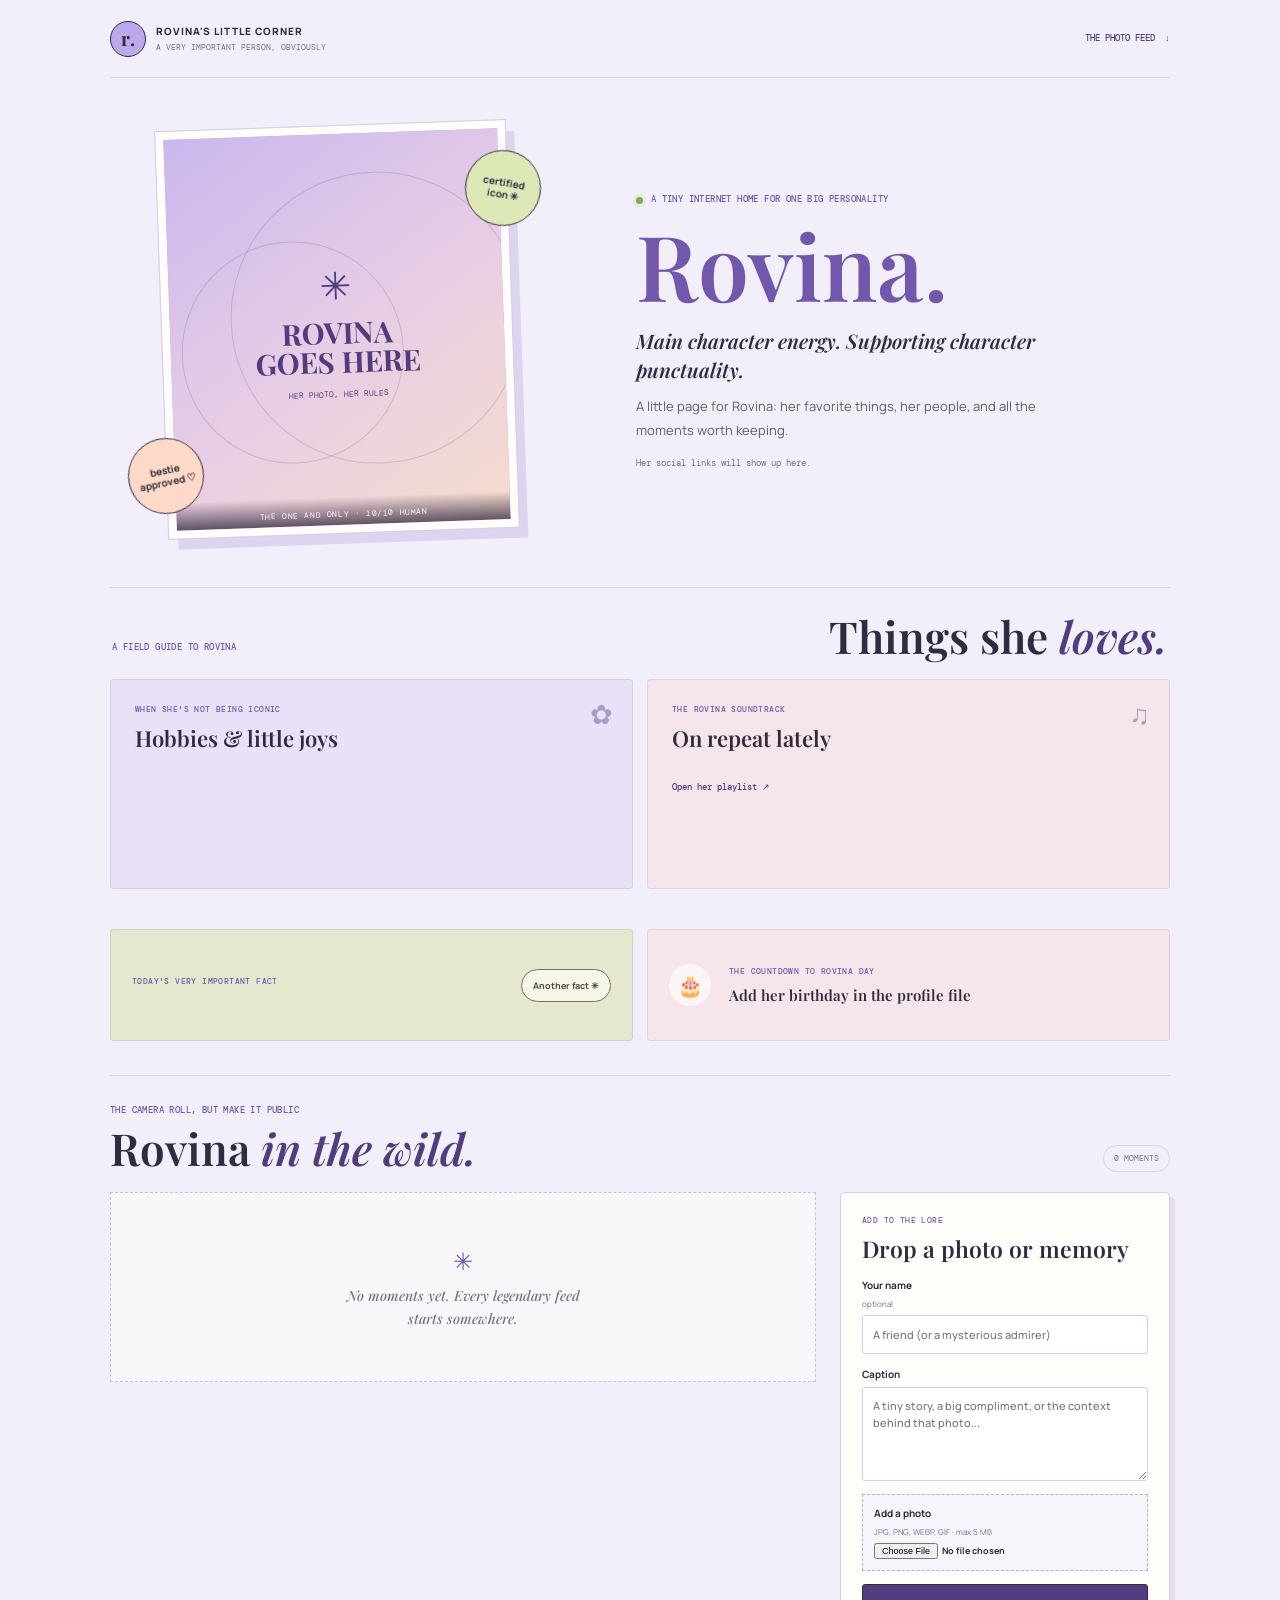
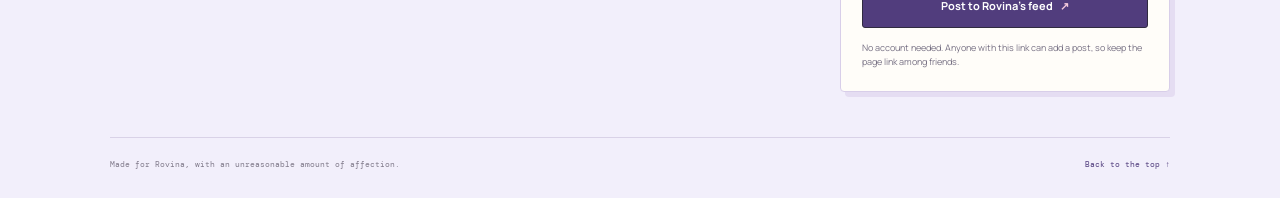
==== index.html @ adcf4bab "Initial Rovina site" ====
<!doctype html>
<html lang="id">
<head>
  <script>window.location.replace(new URL("rovina.html" + window.location.search, window.location.href).href);</script>
  <meta http-equiv="refresh" content="0; url=rovina.html">
  <meta charset="utf-8">
  <meta name="viewport" content="width=device-width, initial-scale=1">
  <meta name="theme-color" content="#e8f4ef">
  <meta name="description" content="Surat keputusan resmi tentang status pertemanan yang sangat tidak resmi.">
  <title>Biro Persahabatan — Surat Keputusan</title>
  <link rel="preconnect" href="https://fonts.googleapis.com">
  <link rel="preconnect" href="https://fonts.gstatic.com" crossorigin>
  <link href="https://fonts.googleapis.com/css2?family=DM+Mono:wght@400;500&family=Space+Grotesk:wght@400;500;600;700&display=swap" rel="stylesheet">
  <style>
    :root {
      color-scheme: light;
      --ink: #17383c;
      --paper: #fffef5;
      --mint: #b7efce;
      --coral: #ff755d;
      --blue: #9bd7ed;
      --line: #17383c;
      --mono: "DM Mono", "Courier New", monospace;
      --display: "Space Grotesk", "Trebuchet MS", sans-serif;
    }

    * { box-sizing: border-box; }

    body {
      min-width: 320px;
      min-height: 100vh;
      margin: 0;
      color: var(--ink);
      background-color: #e8f4ef;
      background-image: radial-gradient(#9dcac1 0.8px, transparent 0.8px);
      background-size: 18px 18px;
      font-family: var(--display);
    }

    button, input { font: inherit; }
    button { color: inherit; }

    .page {
      width: min(100% - 32px, 760px);
      margin: 0 auto;
      padding: 34px 0 42px;
      animation: arrive 550ms ease-out both;
    }

    .topline {
      display: flex;
      justify-content: space-between;
      gap: 12px;
      align-items: center;
      margin-bottom: 14px;
      font: 500 11px/1.4 var(--mono);
      letter-spacing: 0;
      text-transform: uppercase;
    }

    .office-mark { display: flex; align-items: center; gap: 8px; }
    .seal-mini { width: 13px; height: 13px; border: 2px solid var(--ink); border-radius: 50%; background: var(--coral); }
    .file-no { color: #557477; text-align: right; }

    .document {
      position: relative;
      padding: clamp(22px, 6vw, 52px);
      overflow: hidden;
      border: 2px solid var(--line);
      background: var(--paper);
      box-shadow: 8px 8px 0 var(--ink);
    }

    .document::before {
      position: absolute;
      top: 0;
      left: 0;
      width: 100%;
      height: 10px;
      background: repeating-linear-gradient(135deg, var(--mint) 0 12px, var(--coral) 12px 24px, var(--blue) 24px 36px);
      content: "";
    }

    .heading-row { display: flex; justify-content: space-between; gap: 18px; align-items: flex-start; }

    .eyebrow {
      margin: 13px 0 10px;
      font: 500 11px/1.5 var(--mono);
      text-transform: uppercase;
    }

    h1 {
      max-width: 540px;
      margin: 0;
      font-size: clamp(34px, 8vw, 64px);
      line-height: 0.98;
      letter-spacing: 0;
    }

    h1 span { color: #e9513e; }

    .stamp {
      flex: 0 0 88px;
      display: grid;
      width: 88px;
      aspect-ratio: 1;
      place-content: center;
      margin-top: 20px;
      transform: rotate(9deg);
      border: 3px solid var(--coral);
      border-radius: 50%;
      color: #d94b3b;
      font: 500 10px/1.4 var(--mono);
      text-align: center;
      text-transform: uppercase;
      animation: stamp-in 600ms 180ms cubic-bezier(.2, 1.4, .4, 1) both;
    }

    .intro { max-width: 530px; margin: 20px 0 26px; font-size: 16px; line-height: 1.6; }

    .field-label { display: block; margin-bottom: 8px; font: 500 11px/1.4 var(--mono); text-transform: uppercase; }

    .name-field {
      width: 100%;
      min-height: 52px;
      padding: 12px 14px;
      border: 2px solid var(--ink);
      border-radius: 0;
      outline-offset: 3px;
      background: #fff;
      font-size: 18px;
    }

    .name-field:focus { outline: 3px solid var(--blue); }

    .case-file {
      display: grid;
      grid-template-columns: 1fr auto;
      gap: 10px 18px;
      margin: 24px 0;
      padding: 17px 0;
      border-top: 1px dashed #8ba4a0;
      border-bottom: 1px dashed #8ba4a0;
      font-size: 14px;
      line-height: 1.45;
    }

    .case-file dt { color: #557477; }
    .case-file dd { margin: 0; font-weight: 700; text-align: right; }

    .verdict {
      min-height: 126px;
      margin-bottom: 22px;
      padding: 18px;
      border-left: 5px solid var(--coral);
      background: #f3f8df;
    }

    .verdict-label { margin: 0 0 8px; font: 500 10px/1.4 var(--mono); text-transform: uppercase; }
    .verdict-text { margin: 0; font-size: 17px; font-weight: 600; line-height: 1.5; }

    .actions { display: flex; flex-wrap: wrap; gap: 10px; }

    .button {
      min-height: 48px;
      padding: 12px 16px;
      border: 2px solid var(--ink);
      border-radius: 0;
      background: var(--mint);
      box-shadow: 3px 3px 0 var(--ink);
      cursor: pointer;
      font-size: 14px;
      font-weight: 700;
      transition: transform 120ms ease, box-shadow 120ms ease, background-color 120ms ease;
    }

    .button:hover { transform: translate(1px, 1px); box-shadow: 2px 2px 0 var(--ink); }
    .button:active { transform: translate(3px, 3px); box-shadow: 0 0 0 var(--ink); }
    .button:focus-visible { outline: 3px solid #27849a; outline-offset: 4px; }
    .button-primary { background: var(--coral); }
    .button-share { background: var(--blue); }

    .footer {
      display: flex;
      justify-content: space-between;
      gap: 16px;
      margin-top: 27px;
      font: 400 10px/1.6 var(--mono);
      color: #557477;
    }

    .toast {
      position: fixed;
      right: 16px;
      bottom: 16px;
      max-width: calc(100% - 32px);
      padding: 12px 16px;
      transform: translateY(20px);
      border: 2px solid var(--ink);
      background: var(--mint);
      box-shadow: 4px 4px 0 var(--ink);
      opacity: 0;
      pointer-events: none;
      transition: opacity 180ms ease, transform 180ms ease;
      font-size: 14px;
      font-weight: 700;
    }

    .toast.show { transform: translateY(0); opacity: 1; }

    @keyframes arrive { from { opacity: 0; transform: translateY(12px); } to { opacity: 1; transform: translateY(0); } }
    @keyframes stamp-in { from { opacity: 0; transform: rotate(-15deg) scale(.6); } to { opacity: 1; transform: rotate(9deg) scale(1); } }

    @media (max-width: 520px) {
      .page { width: min(100% - 24px, 760px); padding-top: 20px; }
      .document { box-shadow: 5px 5px 0 var(--ink); }
      .stamp { flex-basis: 66px; width: 66px; font-size: 8px; }
      .heading-row { gap: 8px; }
      .actions { display: grid; grid-template-columns: 1fr; }
      .button { width: 100%; }
      .footer { flex-direction: column; gap: 4px; }
    }

    @media (prefers-reduced-motion: reduce) {
      *, *::before, *::after { animation-duration: 0.01ms !important; transition-duration: 0.01ms !important; }
    }
  </style>
</head>
<body>
  <main class="page">
    <div class="topline">
      <div class="office-mark"><span class="seal-mini" aria-hidden="true"></span><span>Biro Persahabatan</span></div>
      <span class="file-no">Dokumen #BFF-001</span>
    </div>

    <article class="document" aria-labelledby="title">
      <div class="heading-row">
        <div>
          <p class="eyebrow">Republik Per-TEMAN-an · Departemen Bercanda</p>
          <h1 id="title">Surat keputusan <span>persahabatan.</span></h1>
        </div>
        <div class="stamp" aria-label="Disahkan dengan sangat serius">Sah<br>banget<br>katanya</div>
      </div>

      <p class="intro">Setelah rapat darurat yang dihadiri satu orang, dua gelas minum, dan seekor nyamuk, biro menetapkan bahwa:</p>

      <label class="field-label" for="friend-name">Nama pihak yang diperiksa</label>
      <input class="name-field" id="friend-name" name="nama" maxlength="40" autocomplete="off" placeholder="Ketik nama temanmu" aria-describedby="name-help">
      <span id="name-help" hidden>Nama akan dimasukkan ke tautan saat kamu membagikannya.</span>

      <dl class="case-file">
        <dt>Nomor perkara</dt><dd>001 / BFF / selamanya</dd>
        <dt>Tingkat kelakuan</dt><dd>Agak mencurigakan</dd>
        <dt>Status pertemanan</dt><dd>Terlanjur dekat</dd>
      </dl>

      <section class="verdict" aria-live="polite" aria-atomic="true">
        <p class="verdict-label">Hasil pemeriksaan sementara</p>
        <p class="verdict-text" id="verdict">Temanmu dinyatakan terlalu asyik untuk dicoret dari daftar teman, meskipun kadang balas chat-nya pakai “wkwk”.</p>
      </section>

      <div class="actions">
        <button class="button button-primary" id="accept" type="button">Terima keputusan</button>
        <button class="button" id="appeal" type="button">Ajukan banding</button>
        <button class="button button-share" id="share" type="button">Bagikan surat ↗</button>
      </div>

      <div class="footer">
        <span>Berlaku sampai salah satu lupa traktir.</span>
        <span>Keputusan biro: tidak bisa digugat (bisa sih).</span>
      </div>
    </article>
  </main>
  <div class="toast" id="toast" role="status" aria-live="polite"></div>

  <script>
    const nameInput = document.querySelector("#friend-name");
    const verdict = document.querySelector("#verdict");
    const toast = document.querySelector("#toast");
    let appealCount = 0;
    let toastTimer;

    const appealMessages = [
      "Banding ditolak. Alasan: pemohon pernah mengirim meme bagus, jadi punya rekam jejak positif.",
      "Banding sedang ditinjau oleh komite yang terdiri dari satu bantal dan tiga camilan.",
      "Banding ditolak lagi. Sistem mendeteksi tingkat kelucuan pemohon masih di atas batas wajar.",
      "Permohonan diterima untuk dipertimbangkan. Estimasi keputusan: setelah makan.",
      "Berkas banding hilang tertiup kipas. Status pertemanan tetap tidak berubah."
    ];

    function showToast(message) {
      toast.textContent = message;
      toast.classList.add("show");
      clearTimeout(toastTimer);
      toastTimer = setTimeout(() => toast.classList.remove("show"), 2600);
    }

    function friendName() {
      return nameInput.value.trim() || "Temanmu";
    }

    function setNameFromUrl() {
      const name = new URLSearchParams(window.location.search).get("nama");
      if (name) nameInput.value = name.slice(0, 40);
    }

    document.querySelector("#accept").addEventListener("click", () => {
      verdict.textContent = `${friendName()} resmi ditetapkan sebagai teman pilihan. Hak istimewa: boleh mengirim meme tanpa konteks dan minta rekomendasi makanan kapan saja.`;
      showToast("Keputusan disahkan. Stempel imajiner dibubuhkan.");
    });

    document.querySelector("#appeal").addEventListener("click", () => {
      verdict.textContent = appealMessages[appealCount % appealMessages.length];
      appealCount += 1;
    });

    document.querySelector("#share").addEventListener("click", async () => {
      const shareUrl = new URL(window.location.href);
      const name = nameInput.value.trim();
      if (name) shareUrl.searchParams.set("nama", name);
      else shareUrl.searchParams.delete("nama");
      const shareData = { title: "Surat Keputusan Persahabatan", text: `Ada surat resmi buat ${friendName()}!`, url: shareUrl.toString() };

      try {
        if (navigator.share) {
          await navigator.share(shareData);
        } else {
          await navigator.clipboard.writeText(shareUrl.toString());
          showToast("Tautan tersalin. Tinggal kirim ke temanmu!");
        }
      } catch (error) {
        if (error.name !== "AbortError") showToast("Belum bisa membagikan tautan dari browser ini.");
      }
    });

    setNameFromUrl();
  </script>
</body>
</html>
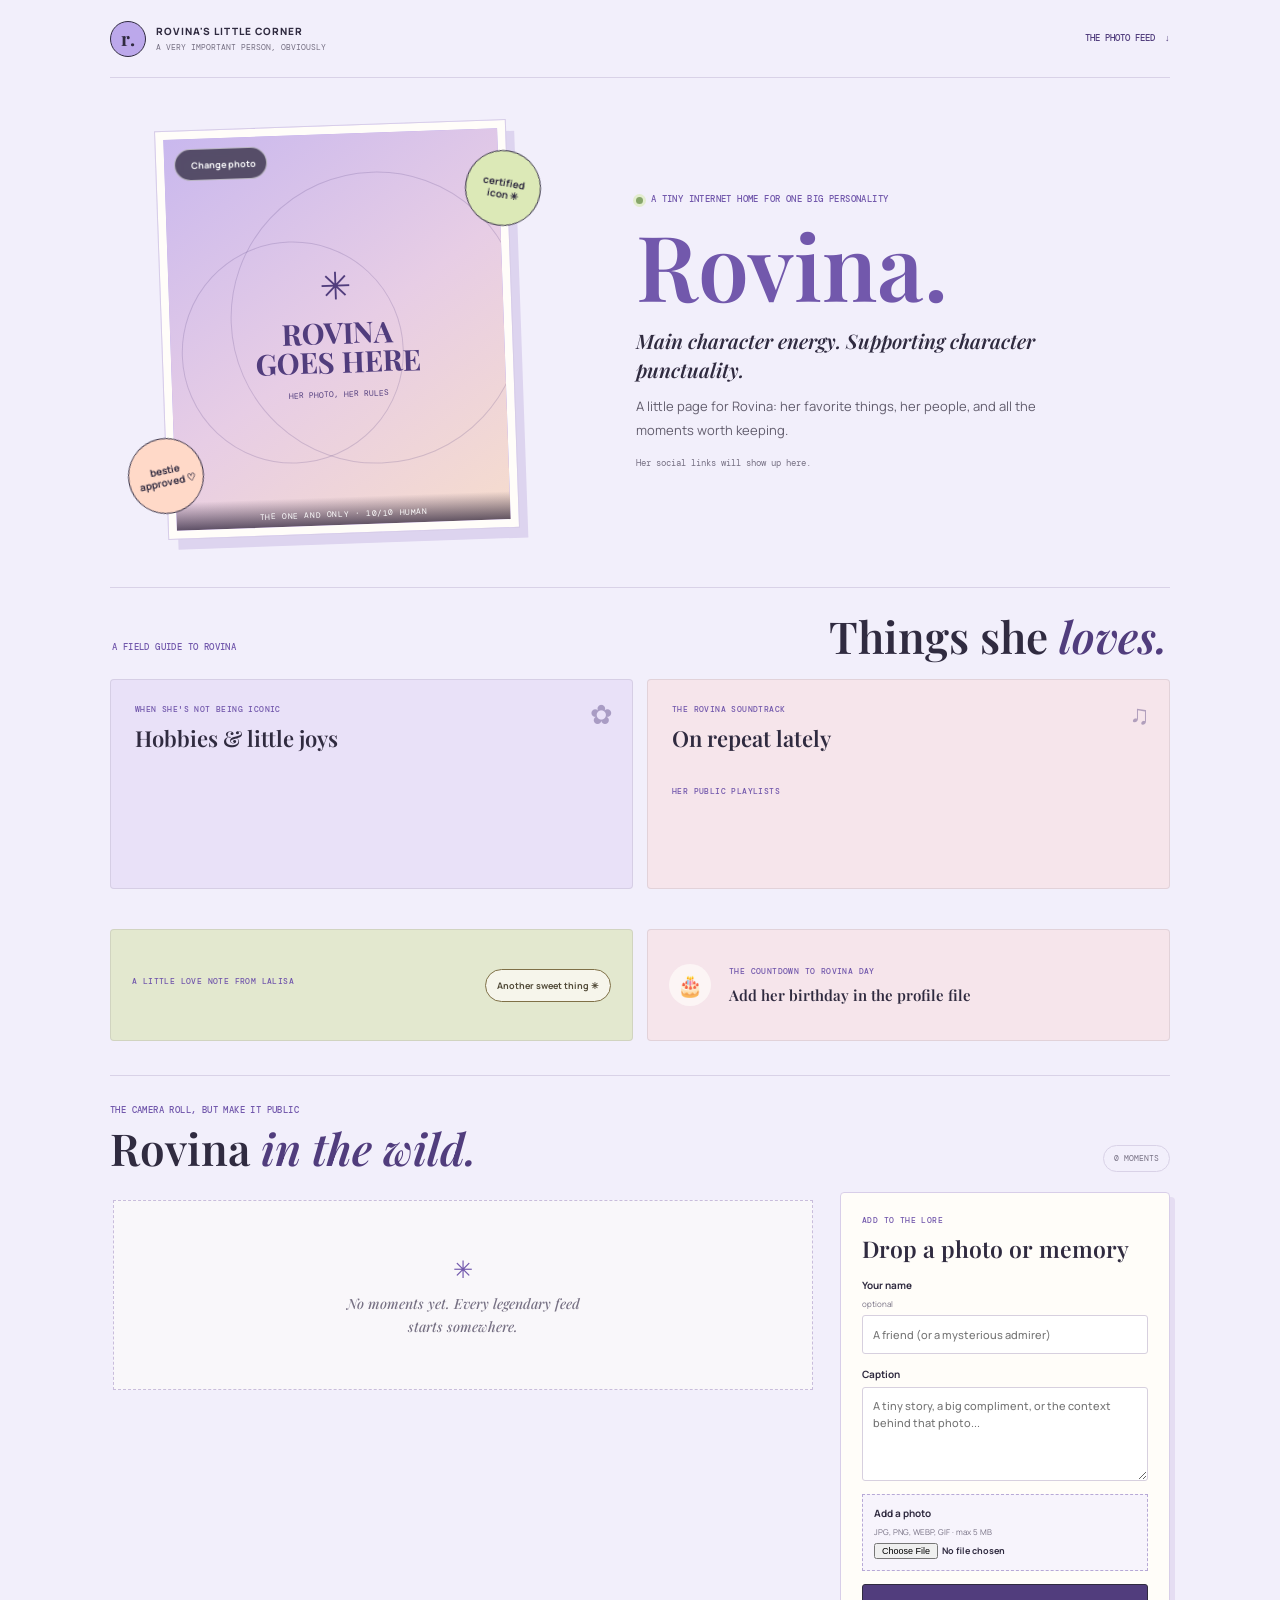
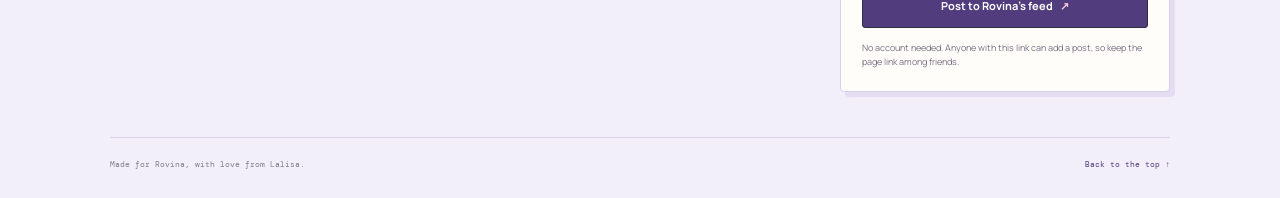
==== commit 289cfdf0: "Simplify link preview metadata" ====
--- a/index.html
+++ b/index.html
@@ -5,9 +5,16 @@
   <meta http-equiv="refresh" content="0; url=rovina.html">
   <meta charset="utf-8">
   <meta name="viewport" content="width=device-width, initial-scale=1">
-  <meta name="theme-color" content="#e8f4ef">
-  <meta name="description" content="Surat keputusan resmi tentang status pertemanan yang sangat tidak resmi.">
-  <title>Biro Persahabatan — Surat Keputusan</title>
+  <meta name="theme-color" content="#f2effb">
+  <meta name="description" content="Sudut kecil berisi cerita dan kenangan Rovina.">
+  <meta property="og:type" content="website">
+  <meta property="og:site_name" content="Rovina's Little Corner">
+  <meta property="og:title" content="Rovina's Little Corner">
+  <meta property="og:description" content="Sudut kecil berisi cerita dan kenangan Rovina.">
+  <meta property="og:url" content="https://imliso.github.io/rovina-little-corner/">
+  <meta property="og:locale" content="id_ID">
+  <meta name="twitter:card" content="summary">
+  <title>Rovina's Little Corner</title>
   <link rel="preconnect" href="https://fonts.googleapis.com">
   <link rel="preconnect" href="https://fonts.gstatic.com" crossorigin>
   <link href="https://fonts.googleapis.com/css2?family=DM+Mono:wght@400;500&family=Space+Grotesk:wght@400;500;600;700&display=swap" rel="stylesheet">
@@ -336,4 +343,4 @@
     setNameFromUrl();
   </script>
 </body>
-</html>+</html>
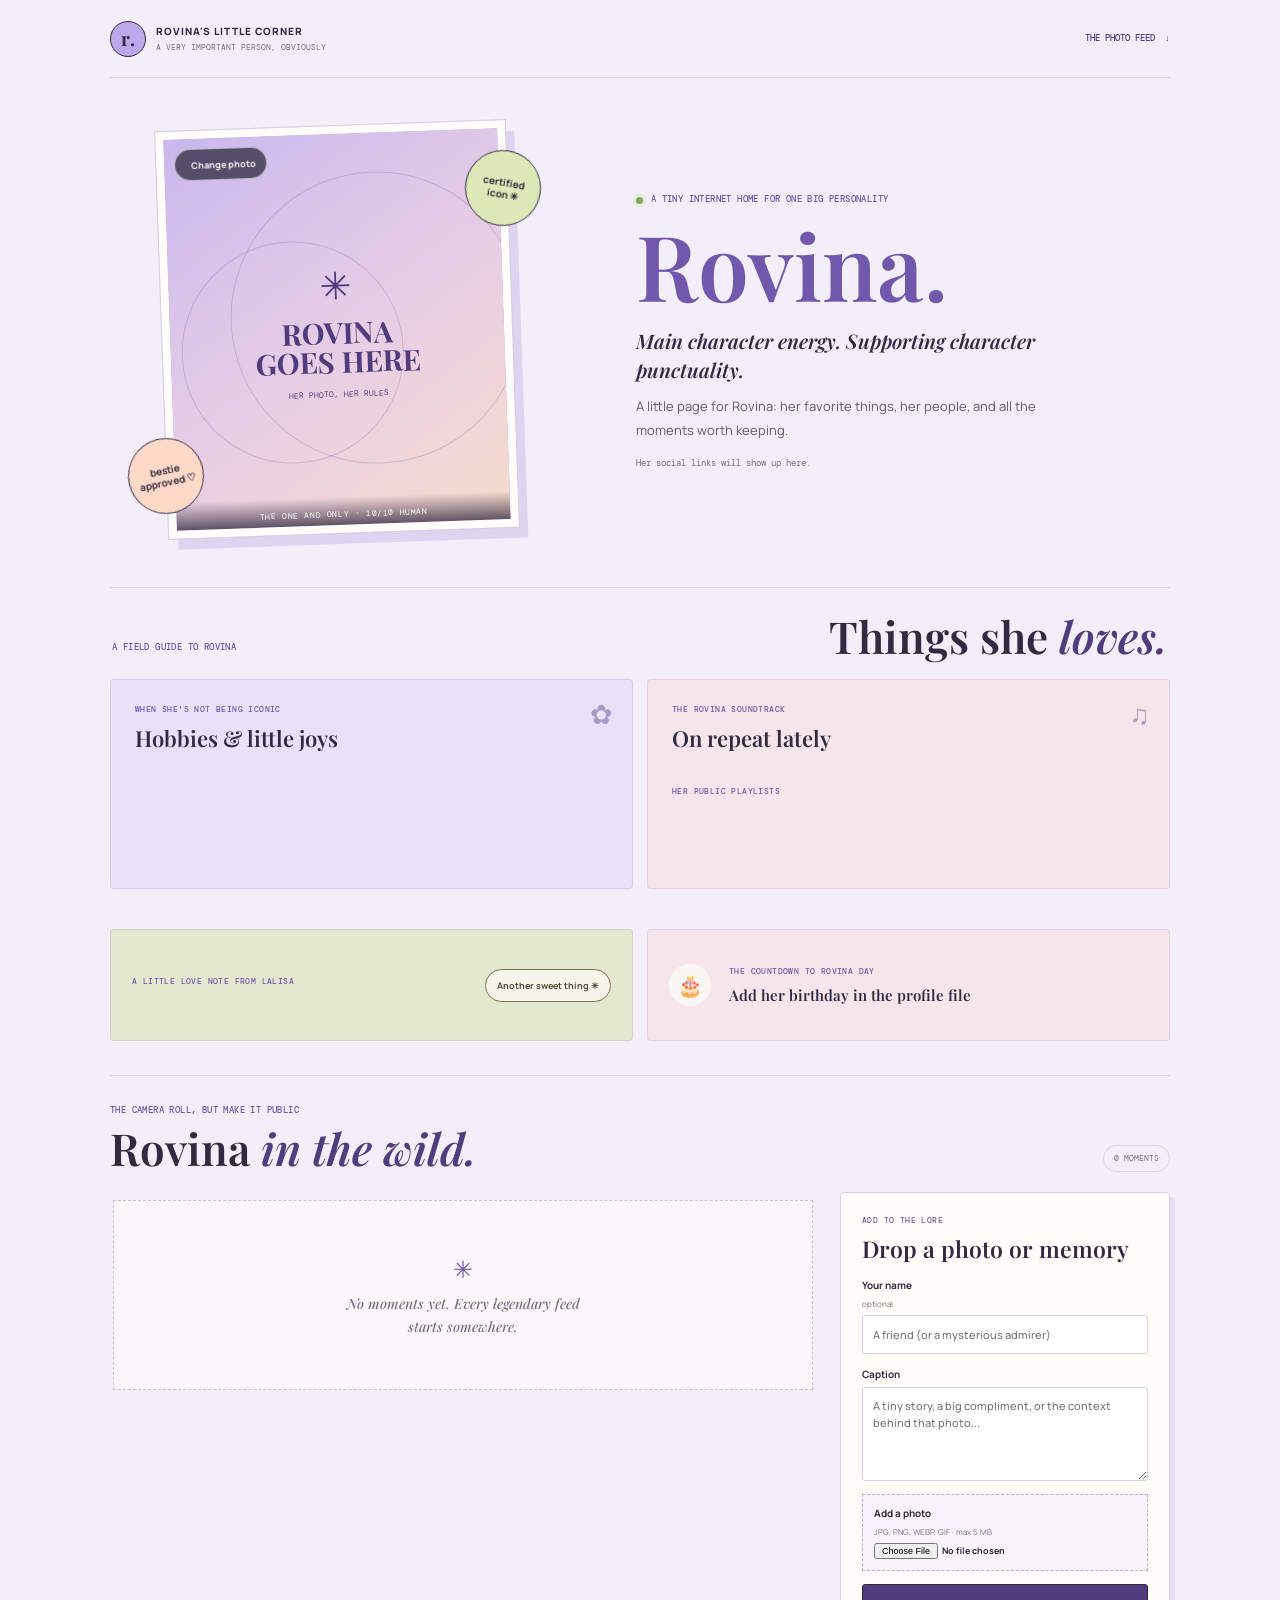
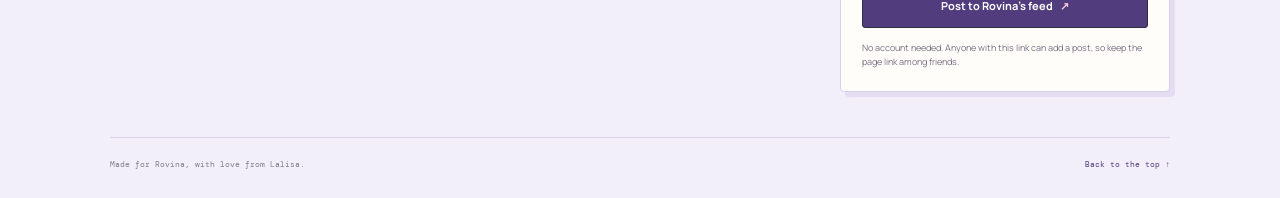
==== commit 06dc0606: "Update social link preview description" ====
--- a/index.html
+++ b/index.html
@@ -6,11 +6,11 @@
   <meta charset="utf-8">
   <meta name="viewport" content="width=device-width, initial-scale=1">
   <meta name="theme-color" content="#f2effb">
-  <meta name="description" content="Sudut kecil berisi cerita dan kenangan Rovina.">
+  <meta name="description" content="saya hi bb">
   <meta property="og:type" content="website">
   <meta property="og:site_name" content="Rovina's Little Corner">
   <meta property="og:title" content="Rovina's Little Corner">
-  <meta property="og:description" content="Sudut kecil berisi cerita dan kenangan Rovina.">
+  <meta property="og:description" content="saya hi bb">
   <meta property="og:url" content="https://imliso.github.io/rovina-little-corner/">
   <meta property="og:locale" content="id_ID">
   <meta name="twitter:card" content="summary">
